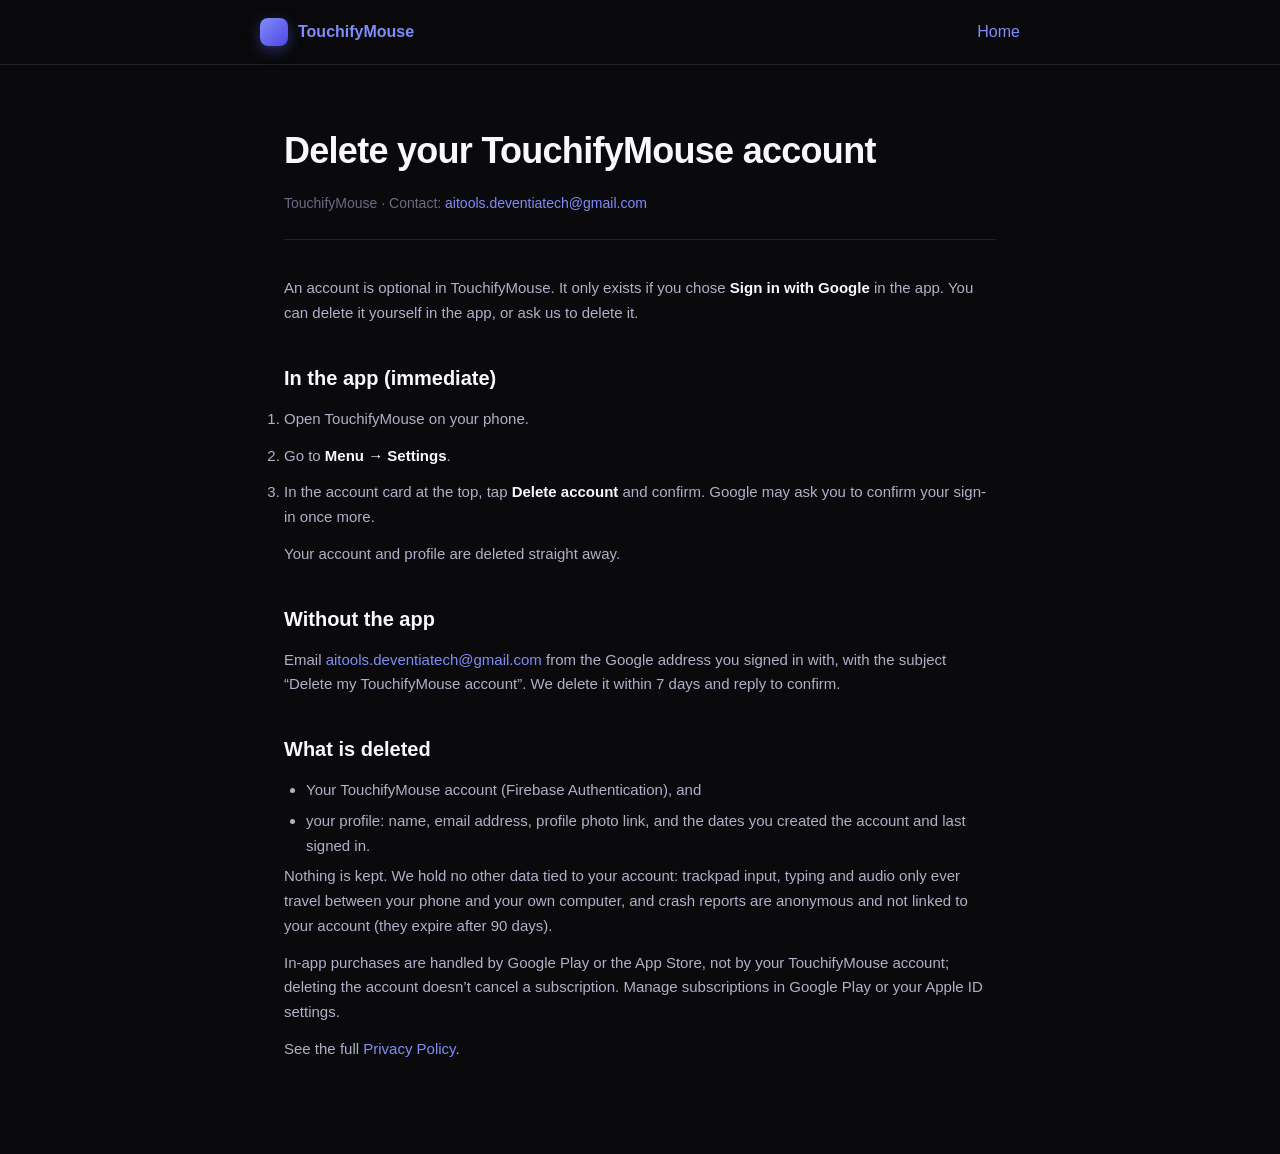
==== delete-account.html @ fd068238 "Update site from app text (2026-09-24)" ====
<!DOCTYPE html>
<html lang="en">
<head>
<meta charset="UTF-8" />
<meta name="viewport" content="width=device-width,initial-scale=1" />
<title>Delete your account — TouchifyMouse</title>
<meta name="description" content="How the TouchifyMouse app handles your data." />
<link rel="icon" href="data:image/svg+xml,%3Csvg xmlns='http://www.w3.org/2000/svg' viewBox='0 0 64 64'%3E%3Crect width='64' height='64' rx='14' fill='%236366F1'/%3E%3C/svg%3E" />
<style>
  *, *::before, *::after { box-sizing: border-box; margin: 0; padding: 0; }
  :root {
    --bg: #0A0A0C; --surface: #18181C;
    --text1: #F8F8FF; --text2: #B0B0C8; --text3: #6B6B88;
    --primary: #6366F1; --primary2: #818CF8;
    --border: rgba(255,255,255,0.10);
  }
  body {
    font-family: -apple-system, BlinkMacSystemFont, 'Inter', 'Segoe UI', Roboto, sans-serif;
    background: var(--bg); color: var(--text1);
    line-height: 1.65; -webkit-font-smoothing: antialiased;
  }
  a { color: var(--primary2); text-decoration: none; }
  a:hover { color: var(--primary); }
  nav {
    position: sticky; top: 0; z-index: 50;
    backdrop-filter: blur(16px);
    background: rgba(10,10,12,0.78);
    border-bottom: 1px solid var(--border);
    padding: 18px 24px;
  }
  nav .inner {
    max-width: 760px; margin: 0 auto;
    display: flex; align-items: center; justify-content: space-between;
  }
  .logo { display: flex; align-items: center; gap: 10px; font-weight: 700; }
  .logo-mark {
    width: 28px; height: 28px; border-radius: 8px;
    background: linear-gradient(135deg, #818CF8, #4F46E5);
    display: grid; place-items: center;
    box-shadow: 0 4px 14px rgba(99,102,241,0.4);
  }
  main {
    max-width: 760px; margin: 0 auto;
    padding: 56px 24px 80px;
  }
  h1 {
    font-size: 36px; font-weight: 800; letter-spacing: -0.02em;
    margin-bottom: 12px;
  }
  .meta {
    color: var(--text3); font-size: 14px;
    margin-bottom: 36px; padding-bottom: 24px;
    border-bottom: 1px solid var(--border);
  }
  h2 {
    font-size: 20px; font-weight: 700; margin: 36px 0 12px;
    color: var(--text1);
  }
  h3 {
    font-size: 16px; font-weight: 600; margin: 24px 0 8px;
    color: var(--text1);
  }
  p, li { color: var(--text2); font-size: 15px; margin-bottom: 12px; }
  ul { padding-left: 22px; }
  ul li { margin-bottom: 6px; }
  strong { color: var(--text1); }
  code {
    background: var(--surface);
    border: 1px solid var(--border);
    border-radius: 6px;
    padding: 2px 6px;
    font-size: 13px;
    color: var(--text2);
  }
  footer {
    border-top: 1px solid var(--border);
    padding: 24px; text-align: center;
    color: var(--text3); font-size: 13px;
  }
  footer a { margin: 0 10px; color: var(--text2); }
</style>
</head>
<body>
<nav><div class="inner"><a class="logo" href="index.html"><span class="logo-mark"></span>TouchifyMouse</a><a href="index.html">Home</a></div></nav>
<main>
<h1>Delete your TouchifyMouse account</h1>
<p class="meta">TouchifyMouse · Contact: <a href="mailto:aitools.deventiatech@gmail.com">aitools.deventiatech@gmail.com</a></p>
<p>An account is optional in TouchifyMouse. It only exists if you chose <strong>Sign in with Google</strong> in the app. You can delete it yourself in the app, or ask us to delete it.</p>
<h2>In the app (immediate)</h2>
<ol>
<li>Open TouchifyMouse on your phone.</li>
<li>Go to <strong>Menu → Settings</strong>.</li>
<li>In the account card at the top, tap <strong>Delete account</strong> and confirm. Google may ask you to confirm your sign-in once more.</li>
</ol>
<p>Your account and profile are deleted straight away.</p>
<h2>Without the app</h2>
<p>Email <a href="mailto:aitools.deventiatech@gmail.com?subject=Delete%20my%20TouchifyMouse%20account">aitools.deventiatech@gmail.com</a> from the Google address you signed in with, with the subject “Delete my TouchifyMouse account”. We delete it within 7 days and reply to confirm.</p>
<h2>What is deleted</h2>
<ul>
<li>Your TouchifyMouse account (Firebase Authentication), and</li>
<li>your profile: name, email address, profile photo link, and the dates you created the account and last signed in.</li>
</ul>
<p>Nothing is kept. We hold no other data tied to your account: trackpad input, typing and audio only ever travel between your phone and your own computer, and crash reports are anonymous and not linked to your account (they expire after 90 days).</p>
<p>In-app purchases are handled by Google Play or the App Store, not by your TouchifyMouse account; deleting the account doesn’t cancel a subscription. Manage subscriptions in Google Play or your Apple ID settings.</p>
<p>See the full <a href="privacy.html">Privacy Policy</a>.</p>
</main>
</body>
</html>
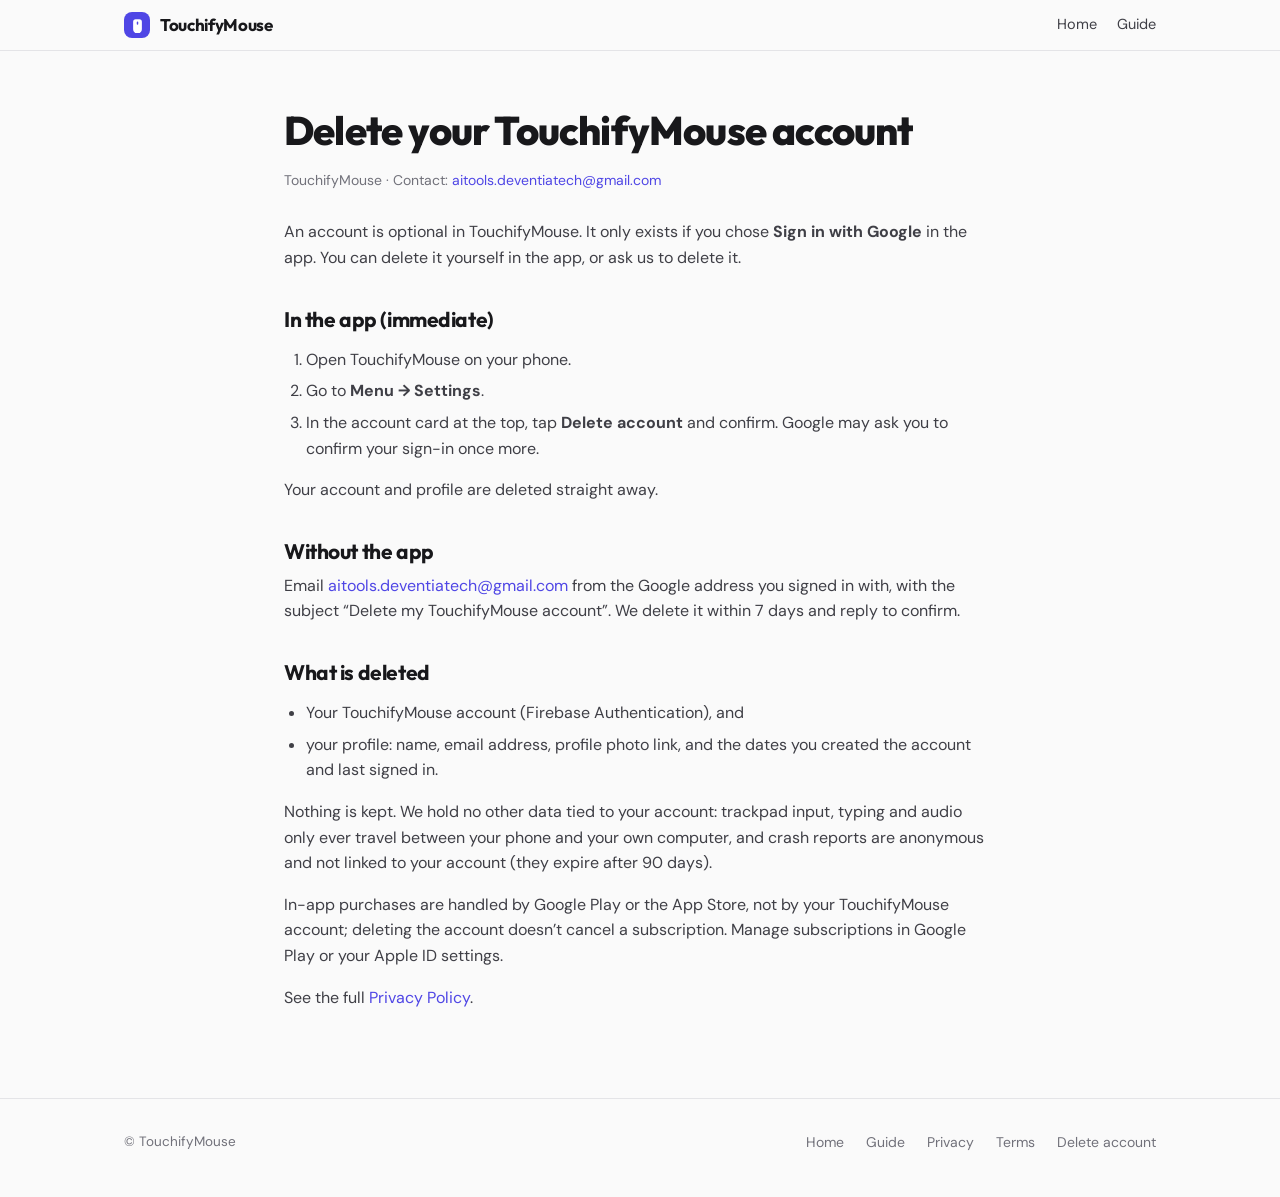
==== commit 155f8e55: "Update site from app text (2026-09-25)" ====
--- a/delete-account.html
+++ b/delete-account.html
@@ -5,83 +5,14 @@
 <meta name="viewport" content="width=device-width,initial-scale=1" />
 <title>Delete your account — TouchifyMouse</title>
 <meta name="description" content="How the TouchifyMouse app handles your data." />
-<link rel="icon" href="data:image/svg+xml,%3Csvg xmlns='http://www.w3.org/2000/svg' viewBox='0 0 64 64'%3E%3Crect width='64' height='64' rx='14' fill='%236366F1'/%3E%3C/svg%3E" />
-<style>
-  *, *::before, *::after { box-sizing: border-box; margin: 0; padding: 0; }
-  :root {
-    --bg: #0A0A0C; --surface: #18181C;
-    --text1: #F8F8FF; --text2: #B0B0C8; --text3: #6B6B88;
-    --primary: #6366F1; --primary2: #818CF8;
-    --border: rgba(255,255,255,0.10);
-  }
-  body {
-    font-family: -apple-system, BlinkMacSystemFont, 'Inter', 'Segoe UI', Roboto, sans-serif;
-    background: var(--bg); color: var(--text1);
-    line-height: 1.65; -webkit-font-smoothing: antialiased;
-  }
-  a { color: var(--primary2); text-decoration: none; }
-  a:hover { color: var(--primary); }
-  nav {
-    position: sticky; top: 0; z-index: 50;
-    backdrop-filter: blur(16px);
-    background: rgba(10,10,12,0.78);
-    border-bottom: 1px solid var(--border);
-    padding: 18px 24px;
-  }
-  nav .inner {
-    max-width: 760px; margin: 0 auto;
-    display: flex; align-items: center; justify-content: space-between;
-  }
-  .logo { display: flex; align-items: center; gap: 10px; font-weight: 700; }
-  .logo-mark {
-    width: 28px; height: 28px; border-radius: 8px;
-    background: linear-gradient(135deg, #818CF8, #4F46E5);
-    display: grid; place-items: center;
-    box-shadow: 0 4px 14px rgba(99,102,241,0.4);
-  }
-  main {
-    max-width: 760px; margin: 0 auto;
-    padding: 56px 24px 80px;
-  }
-  h1 {
-    font-size: 36px; font-weight: 800; letter-spacing: -0.02em;
-    margin-bottom: 12px;
-  }
-  .meta {
-    color: var(--text3); font-size: 14px;
-    margin-bottom: 36px; padding-bottom: 24px;
-    border-bottom: 1px solid var(--border);
-  }
-  h2 {
-    font-size: 20px; font-weight: 700; margin: 36px 0 12px;
-    color: var(--text1);
-  }
-  h3 {
-    font-size: 16px; font-weight: 600; margin: 24px 0 8px;
-    color: var(--text1);
-  }
-  p, li { color: var(--text2); font-size: 15px; margin-bottom: 12px; }
-  ul { padding-left: 22px; }
-  ul li { margin-bottom: 6px; }
-  strong { color: var(--text1); }
-  code {
-    background: var(--surface);
-    border: 1px solid var(--border);
-    border-radius: 6px;
-    padding: 2px 6px;
-    font-size: 13px;
-    color: var(--text2);
-  }
-  footer {
-    border-top: 1px solid var(--border);
-    padding: 24px; text-align: center;
-    color: var(--text3); font-size: 13px;
-  }
-  footer a { margin: 0 10px; color: var(--text2); }
-</style>
+<link rel="icon" href="data:image/svg+xml,%3Csvg xmlns='http://www.w3.org/2000/svg' viewBox='0 0 64 64'%3E%3Crect width='64' height='64' rx='14' fill='%234F46E5'/%3E%3C/svg%3E" />
+<link rel="preconnect" href="https://fonts.googleapis.com" />
+<link rel="preconnect" href="https://fonts.gstatic.com" crossorigin />
+<link href="https://fonts.googleapis.com/css2?family=DM+Sans:wght@400;500;600&family=Outfit:wght@600;700;800&display=swap" rel="stylesheet" />
+<link rel="stylesheet" href="style.css" />
 </head>
 <body>
-<nav><div class="inner"><a class="logo" href="index.html"><span class="logo-mark"></span>TouchifyMouse</a><a href="index.html">Home</a></div></nav>
+<nav><div class="inner"><a class="logo" href="index.html"><span class="logo-mark"><svg viewBox="0 0 24 24" fill="currentColor"><path d="M9 2h6a4 4 0 014 4v12a7 7 0 01-14 0V6a4 4 0 014-4zm3 3.5a1.2 1.2 0 00-1.2 1.2v3a1.2 1.2 0 002.4 0v-3A1.2 1.2 0 0012 5.5z"/></svg></span>TouchifyMouse</a><div class="links"><a href="index.html">Home</a><a href="guide.html">Guide</a></div></div></nav>
 <main>
 <h1>Delete your TouchifyMouse account</h1>
 <p class="meta">TouchifyMouse · Contact: <a href="mailto:aitools.deventiatech@gmail.com">aitools.deventiatech@gmail.com</a></p>
@@ -104,5 +35,6 @@
 <p>In-app purchases are handled by Google Play or the App Store, not by your TouchifyMouse account; deleting the account doesn’t cancel a subscription. Manage subscriptions in Google Play or your Apple ID settings.</p>
 <p>See the full <a href="privacy.html">Privacy Policy</a>.</p>
 </main>
+<footer><div class="inner"><span class="muted small">© TouchifyMouse</span><span class="spacer"></span><a href="index.html">Home</a><a href="guide.html">Guide</a><a href="privacy.html">Privacy</a><a href="terms.html">Terms</a><a href="delete-account.html">Delete account</a></div></footer>
 </body>
 </html>
--- a/style.css
+++ b/style.css
@@ -0,0 +1,217 @@
+/* TouchifyMouse website — the app's Minimal style: flat surfaces, hairline
+   borders, one accent, and plenty of room. Shared by index, guide and the
+   generated legal pages. */
+
+:root {
+  --bg: #fafafa;
+  --surface: #ffffff;
+  --surface-2: #f4f4f5;
+  --ink: #18181b;
+  --ink-2: #3f3f46;
+  --muted: #71717a;
+  --line: #e4e4e7;
+  --accent: #4f46e5;
+  --accent-ink: #ffffff;
+  --accent-soft: rgba(79, 70, 229, 0.08);
+  --radius: 14px;
+  --maxw: 1080px;
+}
+
+@media (prefers-color-scheme: dark) {
+  :root {
+    --bg: #0f0f11;
+    --surface: #151517;
+    --surface-2: #1c1c20;
+    --ink: #fafafa;
+    --ink-2: #d4d4d8;
+    --muted: #a1a1aa;
+    --line: #26262a;
+    --accent: #818cf8;
+    --accent-ink: #0f0f11;
+    --accent-soft: rgba(129, 140, 248, 0.12);
+  }
+}
+
+* { box-sizing: border-box; }
+
+html { scroll-behavior: smooth; -webkit-text-size-adjust: 100%; }
+
+body {
+  margin: 0;
+  background: var(--bg);
+  color: var(--ink);
+  font-family: 'DM Sans', -apple-system, BlinkMacSystemFont, 'Segoe UI', Roboto, sans-serif;
+  font-size: 16px;
+  line-height: 1.6;
+  -webkit-font-smoothing: antialiased;
+}
+
+h1, h2, h3, .logo {
+  font-family: 'Outfit', -apple-system, BlinkMacSystemFont, 'Segoe UI', Roboto, sans-serif;
+  letter-spacing: -0.02em;
+  line-height: 1.15;
+  color: var(--ink);
+}
+
+h1 { font-size: clamp(34px, 5.4vw, 56px); font-weight: 800; margin: 0 0 16px; }
+h2 { font-size: clamp(26px, 3.4vw, 36px); font-weight: 700; margin: 0 0 12px; }
+h3 { font-size: 18px; font-weight: 600; margin: 0 0 6px; }
+
+p { margin: 0 0 16px; color: var(--ink-2); }
+a { color: var(--accent); text-decoration: none; }
+a:hover { text-decoration: underline; }
+
+.wrap { max-width: var(--maxw); margin: 0 auto; padding: 0 24px; }
+.muted { color: var(--muted); }
+.small { font-size: 13.5px; }
+.center { text-align: center; }
+
+/* ── nav ─────────────────────────────────────────────────────────────── */
+nav {
+  position: sticky; top: 0; z-index: 20;
+  background: color-mix(in srgb, var(--bg) 88%, transparent);
+  backdrop-filter: saturate(180%) blur(12px);
+  border-bottom: 1px solid var(--line);
+}
+nav .inner {
+  max-width: var(--maxw); margin: 0 auto; padding: 12px 24px;
+  display: flex; align-items: center; gap: 22px;
+}
+.logo {
+  display: flex; align-items: center; gap: 10px;
+  font-weight: 700; font-size: 17px; color: var(--ink);
+}
+.logo:hover { text-decoration: none; }
+.logo-mark {
+  width: 26px; height: 26px; border-radius: 8px; background: var(--accent);
+  display: inline-flex; align-items: center; justify-content: center;
+}
+.logo-mark svg { width: 15px; height: 15px; color: var(--accent-ink); }
+nav .links { margin-left: auto; display: flex; align-items: center; gap: 20px; }
+nav .links a { color: var(--ink-2); font-size: 14.5px; }
+nav .links a:hover { color: var(--ink); text-decoration: none; }
+@media (max-width: 640px) { nav .links a.hide-sm { display: none; } }
+
+/* ── buttons ─────────────────────────────────────────────────────────── */
+.btn {
+  display: inline-flex; align-items: center; gap: 10px;
+  padding: 12px 20px; border-radius: 10px;
+  border: 1px solid var(--line); background: var(--surface); color: var(--ink);
+  font-weight: 600; font-size: 15px; transition: border-color .15s, background .15s;
+}
+.btn:hover { text-decoration: none; border-color: var(--muted); }
+.btn.primary { background: var(--accent); border-color: var(--accent); color: var(--accent-ink); }
+.btn.primary:hover { filter: brightness(1.06); }
+.btn svg { width: 18px; height: 18px; }
+.btn .sub { display: block; font-size: 11px; font-weight: 500; opacity: .75; line-height: 1.1; }
+.btn .big { display: block; font-size: 15px; line-height: 1.2; }
+.btn-row { display: flex; flex-wrap: wrap; gap: 12px; }
+
+/* ── sections ────────────────────────────────────────────────────────── */
+section { padding: 88px 0; border-top: 1px solid var(--line); }
+section:first-of-type { border-top: 0; }
+.eyebrow {
+  display: inline-flex; align-items: center; gap: 8px;
+  font-size: 12.5px; font-weight: 600; letter-spacing: .04em; text-transform: uppercase;
+  color: var(--accent); background: var(--accent-soft);
+  padding: 6px 12px; border-radius: 999px; margin-bottom: 18px;
+}
+.lead { font-size: 18px; max-width: 58ch; }
+
+/* ── hero ────────────────────────────────────────────────────────────── */
+.hero { padding: 72px 0 80px; }
+.hero-grid { display: grid; grid-template-columns: 1.15fr .85fr; gap: 56px; align-items: center; }
+@media (max-width: 880px) { .hero-grid { grid-template-columns: 1fr; gap: 40px; } }
+.shot {
+  width: 100%; max-width: 300px; height: auto; display: block; margin: 0 auto;
+  border: 1px solid var(--line); border-radius: 22px; background: var(--surface);
+}
+
+/* ── cards ───────────────────────────────────────────────────────────── */
+.grid { display: grid; gap: 18px; }
+.cols-3 { grid-template-columns: repeat(auto-fit, minmax(270px, 1fr)); }
+.cols-2 { grid-template-columns: repeat(auto-fit, minmax(320px, 1fr)); }
+.card {
+  background: var(--surface); border: 1px solid var(--line);
+  border-radius: var(--radius); padding: 22px;
+}
+.card p:last-child { margin-bottom: 0; }
+.icon {
+  width: 34px; height: 34px; border-radius: 9px; background: var(--accent-soft);
+  display: inline-flex; align-items: center; justify-content: center; margin-bottom: 14px;
+}
+.icon svg { width: 18px; height: 18px; color: var(--accent); }
+
+/* ── steps ───────────────────────────────────────────────────────────── */
+.step { display: flex; gap: 18px; padding: 22px 0; border-top: 1px solid var(--line); }
+.step:first-child { border-top: 0; }
+.step-num {
+  flex: 0 0 30px; height: 30px; border-radius: 999px;
+  background: var(--accent); color: var(--accent-ink);
+  display: flex; align-items: center; justify-content: center;
+  font-weight: 700; font-size: 14px;
+}
+.step-body { flex: 1; min-width: 0; }
+.step-body p:last-child { margin-bottom: 0; }
+
+/* ── guide figures ───────────────────────────────────────────────────── */
+figure { margin: 18px 0 0; }
+figure img {
+  width: 100%; max-width: 260px; height: auto; display: block;
+  border: 1px solid var(--line); border-radius: 18px; background: var(--surface);
+}
+figcaption { font-size: 13px; color: var(--muted); margin-top: 8px; }
+.figure-row { display: flex; flex-wrap: wrap; gap: 24px; align-items: flex-start; }
+
+/* ── table ───────────────────────────────────────────────────────────── */
+table { width: 100%; border-collapse: collapse; margin: 8px 0 0; font-size: 15px; }
+th, td { text-align: left; padding: 10px 12px; border-bottom: 1px solid var(--line); vertical-align: top; }
+th { font-weight: 600; color: var(--ink); width: 42%; }
+td { color: var(--ink-2); }
+
+/* ── requirement pills ───────────────────────────────────────────────── */
+.reqs { display: grid; grid-template-columns: repeat(auto-fit, minmax(210px, 1fr)); gap: 14px; }
+.req {
+  display: flex; align-items: center; gap: 12px;
+  border: 1px solid var(--line); border-radius: var(--radius);
+  background: var(--surface); padding: 16px 18px;
+}
+.req svg { width: 20px; height: 20px; color: var(--ink-2); flex: 0 0 auto; }
+.req strong { display: block; font-size: 14.5px; }
+.req span { display: block; font-size: 12.5px; color: var(--muted); }
+
+/* ── faq ─────────────────────────────────────────────────────────────── */
+details { border-top: 1px solid var(--line); padding: 18px 0; }
+details:last-of-type { border-bottom: 1px solid var(--line); }
+summary {
+  cursor: pointer; font-weight: 600; color: var(--ink); list-style: none;
+  display: flex; justify-content: space-between; gap: 16px; align-items: center;
+}
+summary::-webkit-details-marker { display: none; }
+summary::after { content: '+'; color: var(--muted); font-size: 20px; line-height: 1; }
+details[open] summary::after { content: '–'; }
+details p { margin: 12px 0 0; }
+
+/* ── callout ─────────────────────────────────────────────────────────── */
+.note {
+  border: 1px solid var(--line); border-left: 3px solid var(--accent);
+  background: var(--surface); border-radius: 10px; padding: 14px 16px; margin: 16px 0 0;
+}
+.note p { margin: 0; font-size: 14.5px; }
+
+/* ── footer ──────────────────────────────────────────────────────────── */
+footer { border-top: 1px solid var(--line); padding: 32px 0 44px; }
+footer .inner {
+  max-width: var(--maxw); margin: 0 auto; padding: 0 24px;
+  display: flex; flex-wrap: wrap; gap: 14px 22px; align-items: center;
+}
+footer a { color: var(--muted); font-size: 14px; }
+footer .spacer { margin-left: auto; }
+
+/* Legal pages (generated) reuse the same shell. */
+main { max-width: 760px; margin: 0 auto; padding: 56px 24px 72px; }
+main h1 { font-size: clamp(30px, 4vw, 40px); }
+main h2 { font-size: 21px; margin: 36px 0 10px; }
+main .meta { color: var(--muted); font-size: 14px; margin-bottom: 28px; }
+main ul, main ol { color: var(--ink-2); padding-left: 22px; }
+main li { margin: 6px 0; }
